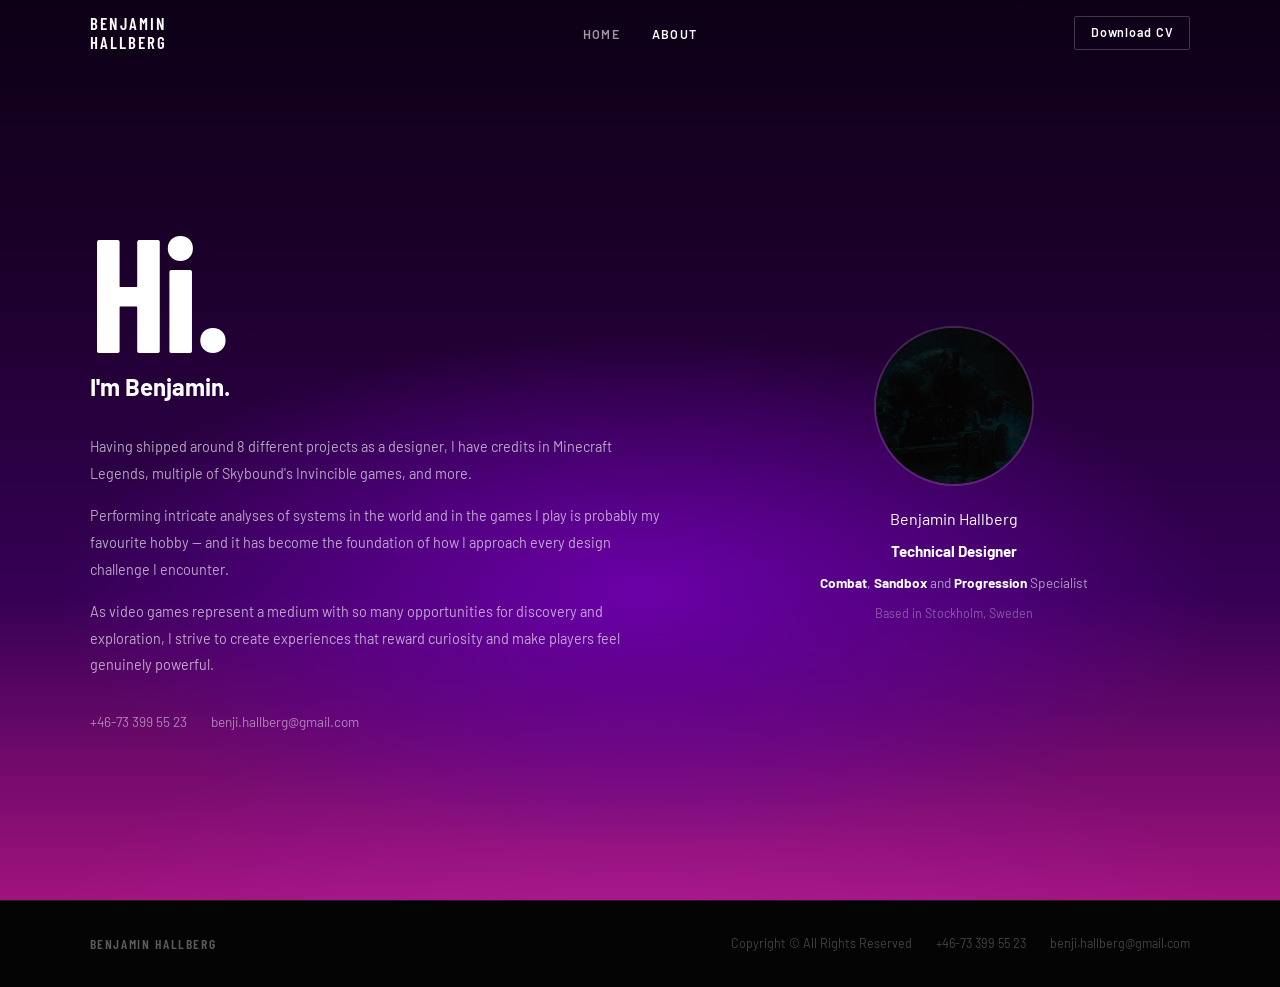
==== pages/about.html @ 8dfabd93 "initial" ====
<!DOCTYPE html>
<html lang="en">
<head>
  <meta charset="UTF-8" />
  <meta name="viewport" content="width=device-width, initial-scale=1.0" />
  <title>About &mdash; Benjamin Hallberg</title>
  <link rel="preconnect" href="https://fonts.googleapis.com">
  <link rel="preconnect" href="https://fonts.gstatic.com" crossorigin>
  <link href="https://fonts.googleapis.com/css2?family=Barlow:ital,wght@0,300;0,400;0,500;0,600;0,700;1,400&family=Barlow+Condensed:wght@400;500;600;700&display=swap" rel="stylesheet">
  <link rel="stylesheet" href="../css/style.css" />
</head>
<body class="about-page">

  <!-- â”€â”€â”€ NAVIGATION â”€â”€â”€â”€â”€â”€â”€â”€â”€â”€â”€â”€â”€â”€â”€â”€â”€â”€â”€â”€â”€â”€â”€â”€â”€â”€â”€â”€â”€â”€â”€â”€â”€â”€â”€â”€â”€â”€â”€â”€â”€â”€â”€â”€ -->
  <nav class="navbar" id="navbar">
    <a class="nav-logo" href="../index.html">
      <span>Benjamin</span>
      <span>Hallberg</span>
    </a>
    <ul class="nav-links">
      <li><a href="../index.html" class="nav-link">Home</a></li>
      <li><a href="about.html"    class="nav-link active">About</a></li>
    </ul>
    <a href="../assets/BenjaminHallbergTechnicalDesigner_CV.pdf"
       class="nav-cv" target="_blank" rel="noopener noreferrer">Download CV</a>
  </nav>

  <!-- â”€â”€â”€ ABOUT INTRO â€” two column â”€â”€â”€â”€â”€â”€â”€â”€â”€â”€â”€â”€â”€â”€â”€â”€â”€â”€â”€â”€â”€â”€â”€â”€â”€â”€â”€â”€â”€â”€ -->
  <section class="about-intro">

    <!-- Left: text block -->
    <div class="about-left">
      <h1 class="about-hi reveal">Hi.</h1>
      <p class="about-iam reveal reveal-d1">I'm Benjamin.</p>

      <div class="about-body">
        <p class="reveal reveal-d2">
          Having shipped around 8 different projects as a designer, I have credits in
          Minecraft Legends, multiple of Skybound's Invincible games, and more.
        </p>
        <p class="reveal reveal-d2">
          Performing intricate analyses of systems in the world and in the games I play is
          probably my favourite hobby &mdash; and it has become the foundation of how I approach
          every design challenge I encounter.
        </p>
        <p class="reveal reveal-d3">
          As video games represent a medium with so many opportunities for discovery and
          exploration, I strive to create experiences that reward curiosity and make players
          feel genuinely powerful.
        </p>
      </div>

      <div class="about-contact-info reveal reveal-d3">
        <a href="tel:+46733995523">+46-73 399 55 23</a>
        <a href="mailto:benji.hallberg@gmail.com">benji.hallberg@gmail.com</a>
      </div>
    </div>

    <!-- Right: profile card -->
    <div class="about-right reveal reveal-d1">
      <div class="profile-card">
        <div class="profile-card__photo">
          <img src="../assets/images/mct.jpg" alt="Benjamin Hallberg">
        </div>
        <p class="profile-card__name">Benjamin Hallberg</p>
        <p class="profile-card__title">Technical Designer</p>
        <p class="profile-card__spec">
          <strong>Combat</strong>, <strong>Sandbox</strong> and
          <strong>Progression</strong> Specialist
        </p>
        <p class="profile-card__location">Based in Stockholm, Sweden</p>
      </div>
    </div>

  </section>

  <!-- â”€â”€â”€ FOOTER â”€â”€â”€â”€â”€â”€â”€â”€â”€â”€â”€â”€â”€â”€â”€â”€â”€â”€â”€â”€â”€â”€â”€â”€â”€â”€â”€â”€â”€â”€â”€â”€â”€â”€â”€â”€â”€â”€â”€â”€â”€â”€â”€â”€â”€â”€â”€â”€â”€ -->
  <footer class="footer">
    <div class="footer-inner">
      <span class="footer-name">Benjamin Hallberg</span>
      <div class="footer-info">
        <span>Copyright &copy; All Rights Reserved</span>
        <a href="tel:+46733995523">+46-73 399 55 23</a>
        <a href="mailto:benji.hallberg@gmail.com">benji.hallberg@gmail.com</a>
      </div>
    </div>
  </footer>

  <script src="../js/main.js"></script>
</body>
</html>
---- css/style.css ----
/* ================================================================
   BENJAMIN HALLBERG — PORTFOLIO STYLESHEET
   ================================================================ */

/* ─── VARIABLES ─────────────────────────────────────────────── */
:root {
  --bg:            #110018;
  --bg-mid:        #200030;
  --bg-card:       #2a0042;
  --text:          #ffffff;
  --text-dim:      rgba(255,255,255,0.60);
  --text-muted:    rgba(255,255,255,0.35);
  --border:        rgba(255,255,255,0.10);
  --border-hover:  rgba(255,255,255,0.28);
  --tag-bg:        rgba(255,255,255,0.09);
  --tag-border:    rgba(255,255,255,0.18);
  --tag-text:      rgba(255,255,255,0.55);
  --accent:        #e040fb;
  --nav-h:         66px;
  --pad-x:         clamp(1.5rem, 7vw, 8rem);
  --ease:          cubic-bezier(0.16, 1, 0.3, 1);
  --font-d:        'Barlow Condensed', system-ui, sans-serif;
  --font-b:        'Barlow', system-ui, sans-serif;
}

/* ─── RESET ─────────────────────────────────────────────────── */
*, *::before, *::after { box-sizing: border-box; margin: 0; padding: 0; }
html { scroll-behavior: smooth; }
body {
  font-family: var(--font-b);
  line-height: 1.6;
  background: var(--bg);
  color: var(--text);
  -webkit-font-smoothing: antialiased;
}

/* Full-page synthwave background for home */
.home-bg {
  background: #070010;
}

/* ─── SECTION BACKGROUNDS ───────────────────────────────── */
/* Top image: anchored bottom so the cut edge sits at the section boundary */
.top-half-wrapper {
  background:
    linear-gradient(rgba(5,0,16,0.60), rgba(5,0,16,0.60)),
    url(../assets/images/Azimuth_verticalbg_top.png) center bottom / cover no-repeat;
}
a { text-decoration: none; color: inherit; }
img { max-width: 100%; display: block; }
ul { list-style: none; }

/* ─── SCROLL REVEAL ──────────────────────────────────────────── */
.reveal {
  opacity: 0;
  transform: translateY(22px);
  transition: opacity 0.6s var(--ease), transform 0.6s var(--ease);
}
.reveal.visible { opacity: 1; transform: none; }
.reveal-d1 { transition-delay: 0.08s; }
.reveal-d2 { transition-delay: 0.16s; }
.reveal-d3 { transition-delay: 0.24s; }

/* ─── TAGS / PILLS ───────────────────────────────────────────── */
.tags { display: flex; flex-wrap: wrap; gap: 0.35rem; }
.tag {
  font-size: 0.7rem;
  font-weight: 600;
  letter-spacing: 0.08em;
  text-transform: uppercase;
  padding: 0.2rem 0.6rem;
  background: var(--tag-bg);
  border: 1px solid var(--tag-border);
  border-radius: 99px;
  color: var(--tag-text);
}

/* ─── ENGINE PILL (logo + text) ─────────────────────────────── */
.engine-pill {
  display: inline-flex;
  align-items: center;
  gap: 0.45rem;
  padding: 0.3rem 0.8rem 0.3rem 0.5rem;
  background: rgba(255,255,255,0.08);
  border: 1px solid rgba(255,255,255,0.18);
  border-radius: 99px;
  font-size: 0.7rem;
  font-weight: 700;
  letter-spacing: 0.12em;
  text-transform: uppercase;
  color: rgba(255,255,255,0.7);
}
.engine-pill img { height: 16px; width: auto; }

/* ─── SECTION DIVIDER  — TITLE — ─────────────────────────────── */
.section-divider {
  display: flex;
  align-items: center;
  justify-content: center;
  gap: 0.85rem;
  margin: 1.5rem 0 1.75rem;
}
.section-divider__line {
  flex: 1;
  max-width: 80px;
  height: 1px;
  background: rgba(255,255,255,0.22);
}
.section-divider__label {
  font-size: 0.72rem;
  font-weight: 700;
  letter-spacing: 0.22em;
  text-transform: uppercase;
  color: rgba(255,255,255,0.40);
}

/* ─── BUTTONS ────────────────────────────────────────────────── */
.btn {
  display: inline-flex;
  align-items: center;
  gap: 0.4rem;
  padding: 0.55rem 1.3rem;
  font-family: var(--font-b);
  font-size: 0.78rem;
  font-weight: 700;
  letter-spacing: 0.1em;
  text-transform: uppercase;
  border-radius: 99px;
  transition: all 0.2s;
  cursor: pointer;
  border: none;
}
.btn--pill-outline {
  background: transparent;
  border: 1px solid rgba(255,255,255,0.30);
  color: var(--text);
}
.btn--pill-outline:hover {
  background: rgba(255,255,255,0.06);
  border-color: rgba(255,255,255,0.65);
}
.btn--pill-solid {
  background: var(--text);
  border: 1px solid var(--text);
  color: var(--bg);
}
.btn--pill-solid:hover { background: #ddd; border-color: #ddd; }

/* ─── NAVBAR ─────────────────────────────────────────────────── */
.navbar {
  position: fixed;
  inset: 0 0 auto;
  height: var(--nav-h);
  display: flex;
  align-items: center;
  padding: 0 var(--pad-x);
  z-index: 900;
  transition: background 0.35s, box-shadow 0.35s;
}
.navbar.scrolled {
  background: rgba(17,0,24,0.88);
  backdrop-filter: blur(18px);
  -webkit-backdrop-filter: blur(18px);
  box-shadow: 0 1px 0 var(--border);
}

/* Nav layout: logo left, links center, cv right */
.nav-logo {
  font-family: var(--font-d);
  font-size: 0.88rem;
  font-weight: 700;
  letter-spacing: 0.18em;
  text-transform: uppercase;
  color: var(--text);
  line-height: 1.15;
  flex-shrink: 0;
}
.nav-logo span { display: block; }

.nav-links {
  display: flex;
  align-items: center;
  gap: 2rem;
  position: absolute;
  left: 50%;
  transform: translateX(-50%);
}
.nav-link {
  font-size: 0.82rem;
  font-weight: 500;
  color: rgba(255,255,255,0.75);
  transition: color 0.2s;
}
.nav-link:hover, .nav-link.active { color: var(--text); }

.nav-cv {
  margin-left: auto;
  padding: 0.35rem 1.1rem;
  border: 1px solid rgba(255,255,255,0.28);
  border-radius: 99px;
  font-size: 0.78rem;
  font-weight: 600;
  letter-spacing: 0.06em;
  color: var(--text);
  transition: all 0.2s;
}
.nav-cv:hover { background: rgba(255,255,255,0.07); border-color: rgba(255,255,255,0.6); }

/* ═══════════════════════════════════════════════════════════════
   HOME — HERO
═══════════════════════════════════════════════════════════════ */
.hero-section {
  display: flex;
  flex-direction: column;
  align-items: center;
  justify-content: center;
  text-align: center;
  padding: calc(var(--nav-h) + 1.5rem) var(--pad-x) 1.5rem;
  position: relative;
}
.hero-title {
  font-family: var(--font-d);
  font-size: clamp(3rem, 9vw, 7.5rem);
  font-weight: 700;
  letter-spacing: 0.08em;
  text-transform: uppercase;
  line-height: 1;
  color: var(--text);
  margin-bottom: 0.9rem;
}
.hero-subtitle {
  font-size: clamp(0.78rem, 1.5vw, 0.95rem);
  font-weight: 400;
  letter-spacing: 0.12em;
  color: rgba(255,255,255,0.55);
}
.hero-subtitle strong {
  color: rgba(255,255,255,0.82);
  font-weight: 600;
}

/* ═══════════════════════════════════════════════════════════════
   HOME — PROJECTS SECTION
═══════════════════════════════════════════════════════════════ */
.projects-section {
  position: relative;
  padding: 0.5rem var(--pad-x) 4rem;
  overflow: hidden;
}
.projects-section {
  position: relative;
  padding: 0.5rem var(--pad-x) 4rem;
}

.project-grid-wrapper {
  position: relative;
  max-width: 760px;
  margin: 0 auto;
  background: url(../assets/images/Azimuth_blockbg_feathered.png) center / cover no-repeat;
  border-radius: 12px;
  padding: 0.6rem;
}

/* Asymmetric grid: [img | info-card | img] then [img | img] */
.project-grid-row {
  display: grid;
  gap: 0.85rem;
  margin-bottom: 0.85rem;
}
.project-grid-row--3 { grid-template-columns: repeat(3, 1fr); }
.project-grid-row--2 {
  display: flex;
  justify-content: center;
  gap: 0.85rem;
}
.project-grid-row--2 .project-card {
  flex: 0 0 calc((100% - 2 * 0.85rem) / 3);
}

/* Image-only card */
.project-card {
  position: relative;
  border-radius: 8px;
  overflow: hidden;
  cursor: pointer;
  background: var(--bg-card);
  border: 1px solid var(--border);
  aspect-ratio: 1;
  transition: border-color 0.3s, transform 0.35s var(--ease);
}
.project-card:hover {
  border-color: var(--border-hover);
  transform: translateY(-3px);
}
.project-card img {
  position: absolute;
  inset: 0;
  width: 100%;
  height: 100%;
  object-fit: cover;
  transition: transform 0.5s var(--ease);
}
.project-card:hover img { transform: scale(1.04); }

/* Info card (dark filled, no hero image) */
.project-info-card {
  border-radius: 8px;
  overflow: hidden;
  cursor: pointer;
  background: #3d0050;
  border: 1px solid rgba(255,255,255,0.12);
  aspect-ratio: 1;
  display: flex;
  flex-direction: column;
  justify-content: flex-end;
  padding: 1.5rem 1.35rem;
  gap: 0.6rem;
  transition: border-color 0.3s, transform 0.35s var(--ease);
}
.project-info-card:hover {
  border-color: rgba(255,255,255,0.30);
  transform: translateY(-3px);
}
.project-info-card__company {
  font-size: 0.72rem;
  font-style: italic;
  color: var(--text-dim);
  line-height: 1.4;
}
.project-info-card__title {
  font-family: var(--font-d);
  font-size: clamp(1.1rem, 2.2vw, 1.6rem);
  font-weight: 700;
  color: var(--text);
  line-height: 1.15;
}
.project-info-card__roles {
  font-size: 0.72rem;
  font-weight: 400;
  color: var(--text-dim);
  line-height: 1.55;
}



/* ═══════════════════════════════════════════════════════════════
   HOME — COMMENDATIONS SECTION
═══════════════════════════════════════════════════════════════ */
/* Bottom image: anchored top so the cut edge sits at the section boundary */
.commendations-section {
  padding: 4rem var(--pad-x) 5rem;
  text-align: center;
  background:
    linear-gradient(rgba(5,0,16,0.60), rgba(5,0,16,0.60)),
    url(../assets/images/Azimuth_verticalbg_bottom.png) center top / cover no-repeat;
}
.commendations-inner {
  max-width: 560px;
  margin: 0 auto;
}
.commendation-item {
  margin-bottom: 3rem;
}
.commendation-item:last-child { margin-bottom: 0; }
.commendation-quote {
  font-size: 0.9rem;
  line-height: 1.85;
  color: rgba(255,255,255,0.72);
  margin-bottom: 0.85rem;
}
.commendation-name {
  font-weight: 700;
  font-size: 0.88rem;
  color: var(--text);
}
.commendation-role {
  font-style: italic;
  font-size: 0.82rem;
  color: var(--text-dim);
}

/* ─── CONTACT ROW ────────────────────────────────────────────── */
.contact-row {
  margin-top: 3.5rem;
  display: flex;
  flex-direction: column;
  align-items: center;
  gap: 0.65rem;
}
.contact-heading {
  font-size: 1rem;
  font-weight: 600;
  color: var(--text);
  margin-bottom: 0.15rem;
}
.contact-sub { font-size: 0.88rem; color: var(--text-dim); margin-bottom: 0.35rem; }
.contact-links {
  display: flex;
  gap: 1.5rem;
  font-size: 0.88rem;
  color: rgba(255,255,255,0.6);
}
.contact-links a:hover { color: var(--text); }

/* ═══════════════════════════════════════════════════════════════
   FOOTER
═══════════════════════════════════════════════════════════════ */
.footer {
  background: #0a000f;
  border-top: 1px solid var(--border);
  padding: 1.5rem var(--pad-x);
}
.footer-inner {
  display: flex;
  justify-content: space-between;
  align-items: center;
  flex-wrap: wrap;
  gap: 0.5rem;
  max-width: 1200px;
  margin: 0 auto;
  font-size: 0.78rem;
  color: rgba(255,255,255,0.25);
}
.footer-name {
  font-family: var(--font-d);
  font-weight: 700;
  letter-spacing: 0.15em;
  text-transform: uppercase;
}
.footer-info {
  display: flex;
  gap: 1.5rem;
  flex-wrap: wrap;
}
.footer-info a:hover { color: rgba(255,255,255,0.6); }

/* ═══════════════════════════════════════════════════════════════
   ABOUT PAGE
═══════════════════════════════════════════════════════════════ */

/* Full-page synthwave background for about */
.about-page {
  background:
    radial-gradient(ellipse 70% 40% at 50% 60%, #6b00a8 0%, transparent 65%),
    radial-gradient(ellipse 80% 50% at 50% 100%, #e040fb28 0%, transparent 60%),
    linear-gradient(180deg, #0d0016 0%, #1a0028 25%, #350054 60%, #c0188a 100%);
}

/* Intro section: two columns */
.about-intro {
  min-height: 100vh;
  display: grid;
  grid-template-columns: 55fr 45fr;
  align-items: center;
  gap: 3rem;
  padding: calc(var(--nav-h) + 4rem) var(--pad-x) 5rem;
}

.about-left {}

.about-hi {
  font-family: var(--font-d);
  font-size: clamp(5rem, 14vw, 10rem);
  font-weight: 700;
  letter-spacing: -0.02em;
  line-height: 0.9;
  color: var(--text);
  margin-bottom: 0.4rem;
}

.about-iam {
  font-size: clamp(1.1rem, 2.5vw, 1.5rem);
  font-weight: 700;
  color: var(--text);
  margin-bottom: 1.75rem;
}

.about-body p {
  font-size: 0.9rem;
  line-height: 1.85;
  color: rgba(255,255,255,0.65);
  margin-bottom: 1rem;
}
.about-body p:last-child { margin-bottom: 0; }

.about-contact-info {
  margin-top: 2rem;
  display: flex;
  gap: 1.5rem;
  font-size: 0.85rem;
  color: rgba(255,255,255,0.5);
}
.about-contact-info a:hover { color: var(--text); }

/* Right column: profile card */
.about-right {
  display: flex;
  justify-content: center;
  align-items: flex-start;
}
.profile-card {
  text-align: center;
  display: flex;
  flex-direction: column;
  align-items: center;
  gap: 0.5rem;
}
.profile-card__photo {
  width: 160px;
  height: 160px;
  border-radius: 50%;
  overflow: hidden;
  border: 2px solid rgba(255,255,255,0.15);
  margin-bottom: 0.75rem;
}
.profile-card__photo img {
  width: 100%;
  height: 100%;
  object-fit: cover;
}
.profile-card__name {
  font-size: 1rem;
  font-weight: 400;
  color: var(--text);
}
.profile-card__title {
  font-size: 0.95rem;
  font-weight: 700;
  color: var(--text);
}
.profile-card__spec {
  font-size: 0.85rem;
  color: var(--text-dim);
  line-height: 1.6;
}
.profile-card__spec strong { color: var(--text); font-weight: 700; }
.profile-card__location {
  font-size: 0.78rem;
  color: var(--text-muted);
  margin-top: 0.2rem;
}

/* ─── RESPONSIVE ─────────────────────────────────────────────── */
@media (max-width: 900px) {
  .project-grid-row--3 { grid-template-columns: 1fr 1fr; }
  .project-grid-row--3 .project-card:last-child { display: none; }
  .about-intro { grid-template-columns: 1fr; }
  .about-right { justify-content: flex-start; }
}

@media (max-width: 600px) {
  .project-grid-row--3,
  .project-grid-row--2 { grid-template-columns: 1fr; }
  .project-grid-row--3 .project-card:last-child { display: block; }
  .project-grid-row--2 .project-card { aspect-ratio: 4/3; }
  .nav-links { gap: 1rem; }
  .contact-links { flex-direction: column; gap: 0.4rem; }
}
  --dark-card:     #101010;
  --border:        rgba(255,255,255,0.07);
  --border-hover:  rgba(255,255,255,0.18);
  --text:          #f0eeea;
  --text-dim:      rgba(255,255,255,0.45);
  --text-muted:    rgba(255,255,255,0.22);
  --tag-bg:        rgba(255,255,255,0.07);
  --tag-border:    rgba(255,255,255,0.14);
  --tag-text:      rgba(255,255,255,0.5);
  --light-bg:      #f7f6f4;
  --light-text:    #111110;
  --light-dim:     #666664;
  --nav-h:         66px;
  --pad-x:         clamp(1.5rem, 7vw, 8rem);
  --ease:          cubic-bezier(0.16, 1, 0.3, 1);
  --font-d:        'Barlow Condensed', 'Barlow', system-ui, sans-serif;
  --font-b:        'Barlow', system-ui, sans-serif;
}

/* ─── RESET ─────────────────────────────────────────────────── */
*, *::before, *::after {
  box-sizing: border-box;
  margin: 0;
  padding: 0;
}

html { scroll-behavior: smooth; }

body {
  font-family: var(--font-b);
  line-height: 1.6;
  background: var(--dark);
  color: var(--text);
  -webkit-font-smoothing: antialiased;
}

a { text-decoration: none; color: inherit; }
img { max-width: 100%; display: block; }
ul { list-style: none; }

/* ─── SCROLL REVEAL ──────────────────────────────────────────── */
.reveal {
  opacity: 0;
  transform: translateY(26px);
  transition: opacity 0.65s var(--ease), transform 0.65s var(--ease);
}
.reveal.visible { opacity: 1; transform: none; }
.reveal-d1 { transition-delay: 0.08s; }
.reveal-d2 { transition-delay: 0.16s; }
.reveal-d3 { transition-delay: 0.24s; }

/* ─── TAGS ───────────────────────────────────────────────────── */
.tags {
  display: flex;
  flex-wrap: wrap;
  gap: 0.35rem;
}
.tag {
  font-size: 0.68rem;
  font-weight: 600;
  letter-spacing: 0.1em;
  text-transform: uppercase;
  padding: 0.2rem 0.55rem;
  background: var(--tag-bg);
  border: 1px solid var(--tag-border);
  border-radius: 2px;
  color: var(--tag-text);
}

/* ─── BUTTONS ────────────────────────────────────────────────── */
.btn {
  display: inline-flex;
  align-items: center;
  gap: 0.5rem;
  padding: 0.6rem 1.35rem;
  font-family: var(--font-b);
  font-size: 0.78rem;
  font-weight: 700;
  letter-spacing: 0.1em;
  text-transform: uppercase;
  border-radius: 2px;
  transition: all 0.2s;
  cursor: pointer;
  border: none;
}
.btn--outline {
  background: transparent;
  border: 1px solid var(--border-hover);
  color: var(--text-dim);
}
.btn--outline:hover {
  background: rgba(255,255,255,0.04);
  border-color: rgba(255,255,255,0.5);
  color: var(--text);
}
.btn--solid {
  background: var(--text);
  border: 1px solid var(--text);
  color: var(--dark);
}
.btn--solid:hover { background: #ddd; border-color: #ddd; }
.btn--solid-dark {
  background: var(--light-text);
  color: var(--light-bg);
  border: 1px solid var(--light-text);
}
.btn--solid-dark:hover { background: #333; border-color: #333; }

.btn-text {
  font-size: 0.75rem;
  font-weight: 700;
  letter-spacing: 0.1em;
  text-transform: uppercase;
  color: var(--text-dim);
  transition: color 0.2s;
}
.btn-text:hover { color: var(--text); }

/* ─── NAVBAR ─────────────────────────────────────────────────── */
.navbar {
  position: fixed;
  inset: 0 0 auto;
  height: var(--nav-h);
  display: flex;
  align-items: center;
  justify-content: space-between;
  padding: 0 var(--pad-x);
  z-index: 900;
  transition: background 0.35s, box-shadow 0.35s;
}
.navbar.scrolled {
  background: rgba(6,6,6,0.9);
  backdrop-filter: blur(18px);
  -webkit-backdrop-filter: blur(18px);
  box-shadow: 0 1px 0 var(--border);
}
.nav-logo {
  font-family: var(--font-d);
  font-size: 1.05rem;
  font-weight: 600;
  letter-spacing: 0.12em;
  text-transform: uppercase;
  color: var(--text);
}
.nav-logo:hover { color: #fff; }

.nav-links {
  display: flex;
  align-items: center;
  gap: 2rem;
}
.nav-link {
  font-size: 0.78rem;
  font-weight: 600;
  letter-spacing: 0.1em;
  text-transform: uppercase;
  color: var(--text-dim);
  transition: color 0.2s;
}
.nav-link:hover, .nav-link.active { color: var(--text); }
.nav-cv {
  padding: 0.35rem 1rem;
  border: 1px solid rgba(255,255,255,0.22);
  border-radius: 2px;
}
.nav-cv:hover {
  border-color: rgba(255,255,255,0.6);
  color: var(--text);
}

/* ═══════════════════════════════════════════════════════════════
   HOME — PROJECTS DARK SECTION
═══════════════════════════════════════════════════════════════ */

/* Decorative Azimuth car images — right edge */
.car-img {
  position: absolute;
  right: 0;
  width: 38%;
  pointer-events: none;
  user-select: none;
  z-index: 1;
}
.car-img--top    { top: 0; }
.car-img--bottom { bottom: 0; }

/* Feathered Azimuth block — atmospheric bg behind cards */
.block-glow {
  position: absolute;
  top: 50%;
  left: -2%;
  transform: translateY(-50%);
  width: 64%;
  pointer-events: none;
  z-index: 2;
  opacity: 0.45;
  mix-blend-mode: screen;
}

/* Content column */
.projects-inner {
  position: relative;
  z-index: 3;
  padding: calc(var(--nav-h) + 4.5rem) var(--pad-x) 5rem;
  max-width: 900px;
}

.section-eyebrow {
  display: block;
  font-size: 0.68rem;
  font-weight: 700;
  letter-spacing: 0.22em;
  text-transform: uppercase;
  color: var(--text-muted);
  margin-bottom: 0.5rem;
}
.section-title {
  font-family: var(--font-d);
  font-size: clamp(2.5rem, 6vw, 5.5rem);
  font-weight: 700;
  letter-spacing: -0.025em;
  line-height: 0.92;
  color: var(--text);
  margin-bottom: 2.75rem;
}

/* ─── FEATURED PROJECT CARD (AZIMUTH) ────────────────────────── */
.project-featured {
  position: relative;
  background: var(--dark-card);
  border: 1px solid var(--border);
  border-radius: 6px;
  overflow: hidden;
  margin-bottom: 1.25rem;
  transition: border-color 0.3s;
}
.project-featured:hover { border-color: var(--border-hover); }

.project-featured__media {
  position: relative;
  overflow: hidden;
}
.project-featured__media .banner-img {
  width: 100%;
  height: auto;
  display: block;
}
.project-featured__lines {
  position: absolute;
  inset: 0;
  width: 100%;
  height: 100%;
  object-fit: cover;
  opacity: 0.22;
  mix-blend-mode: screen;
  pointer-events: none;
}
.project-featured__info {
  padding: 1.75rem 2rem 2rem;
  display: flex;
  flex-direction: column;
  gap: 0.85rem;
}
.project-title {
  font-family: var(--font-d);
  font-size: clamp(1.9rem, 3.5vw, 3rem);
  font-weight: 700;
  letter-spacing: -0.02em;
  line-height: 1;
  color: var(--text);
}
.project-desc {
  font-size: 0.9rem;
  line-height: 1.75;
  color: var(--text-dim);
  max-width: 540px;
}

/* ─── PROJECT GRID ───────────────────────────────────────────── */
.project-grid {
  display: grid;
  grid-template-columns: repeat(3, 1fr);
  gap: 1rem;
}
.project-card {
  position: relative;
  background: var(--dark-card);
  border: 1px solid var(--border);
  border-radius: 6px;
  overflow: hidden;
  aspect-ratio: 3/4;
  cursor: pointer;
  transition: border-color 0.3s, transform 0.35s var(--ease);
}
.project-card:hover {
  border-color: var(--border-hover);
  transform: translateY(-4px);
}
.project-card__img {
  position: absolute;
  inset: 0;
  width: 100%;
  height: 100%;
  object-fit: cover;
  transition: transform 0.5s var(--ease);
}
.project-card:hover .project-card__img { transform: scale(1.04); }
.project-card__info {
  position: absolute;
  inset: auto 0 0 0;
  padding: 2.5rem 1.25rem 1.35rem;
  background: linear-gradient(to top, rgba(0,0,0,0.9) 0%, transparent 100%);
}
.project-card__title {
  font-family: var(--font-d);
  font-size: 1.25rem;
  font-weight: 600;
  color: var(--text);
  margin: 0.3rem 0 0.5rem;
}

/* ═══════════════════════════════════════════════════════════════
   HOME — RECOMMENDATIONS SECTION (LIGHT/PINK)
═══════════════════════════════════════════════════════════════ */
.recommendations-section {
  position: relative;
  background: #fff;
  overflow: hidden;
  padding: 6.5rem var(--pad-x);
}
.rec-bg {
  position: absolute;
  inset: 0;
  background: url('../assets/images/time-background.png') no-repeat left center;
  background-size: 60% auto;
  opacity: 0.55;
  pointer-events: none;
  z-index: 0;
}
.recommendations-inner {
  position: relative;
  z-index: 1;
  max-width: 1200px;
  margin: 0 auto;
}
.rec-eyebrow {
  display: block;
  font-size: 0.68rem;
  font-weight: 700;
  letter-spacing: 0.22em;
  text-transform: uppercase;
  color: #ccc;
  margin-bottom: 0.5rem;
}
.rec-heading {
  font-family: var(--font-d);
  font-size: clamp(2rem, 4vw, 3.5rem);
  font-weight: 700;
  letter-spacing: -0.025em;
  line-height: 0.95;
  color: var(--light-text);
  margin-bottom: 3rem;
}
.rec-grid {
  display: grid;
  grid-template-columns: repeat(auto-fit, minmax(230px, 1fr));
  gap: 1.25rem;
}
.rec-card {
  background: rgba(255,255,255,0.78);
  backdrop-filter: blur(14px);
  -webkit-backdrop-filter: blur(14px);
  border: 1px solid rgba(0,0,0,0.08);
  border-radius: 8px;
  padding: 1.5rem 1.65rem;
  display: flex;
  flex-direction: column;
  gap: 1rem;
}
.rec-avatar {
  width: 50px;
  height: 50px;
  border-radius: 50%;
  overflow: hidden;
  flex-shrink: 0;
}
.rec-avatar img {
  width: 100%;
  height: 100%;
  object-fit: cover;
}
.rec-quote {
  font-style: italic;
  font-size: 0.875rem;
  line-height: 1.72;
  color: #444;
  flex: 1;
}
.rec-name {
  font-weight: 700;
  font-size: 0.875rem;
  color: var(--light-text);
}
.rec-role {
  font-size: 0.78rem;
  color: var(--light-dim);
  margin-top: 0.1rem;
}

/* ═══════════════════════════════════════════════════════════════
   FOOTER
═══════════════════════════════════════════════════════════════ */
.footer {
  background: #040404;
  border-top: 1px solid var(--border);
  padding: 2rem var(--pad-x);
}
.footer-inner {
  display: flex;
  justify-content: space-between;
  align-items: center;
  flex-wrap: wrap;
  gap: 0.5rem;
  max-width: 1200px;
  margin: 0 auto;
}
.footer-name {
  font-family: var(--font-d);
  font-size: 0.85rem;
  font-weight: 600;
  letter-spacing: 0.12em;
  text-transform: uppercase;
  color: var(--text-muted);
}
.footer-copy { font-size: 0.78rem; color: rgba(255,255,255,0.18); }

/* ═══════════════════════════════════════════════════════════════
   ABOUT PAGE
═══════════════════════════════════════════════════════════════ */

/* Hero */
.about-hero {
  background: var(--dark);
  min-height: 60vh;
  display: flex;
  flex-direction: column;
  justify-content: flex-end;
  padding: calc(var(--nav-h) + 3rem) var(--pad-x) 4.5rem;
}
.about-name {
  font-family: var(--font-d);
  font-size: clamp(4.5rem, 12vw, 10.5rem);
  font-weight: 700;
  letter-spacing: -0.03em;
  line-height: 0.87;
  color: var(--text);
}
.about-role {
  font-size: clamp(0.85rem, 1.6vw, 1.1rem);
  font-weight: 500;
  letter-spacing: 0.2em;
  text-transform: uppercase;
  color: var(--text-dim);
  margin-top: 1.25rem;
}
.about-cta-row {
  margin-top: 2.25rem;
  display: flex;
  gap: 0.85rem;
  flex-wrap: wrap;
}

/* Bio */
.about-bio {
  background: var(--light-bg);
  padding: 5.5rem var(--pad-x);
}
.about-bio__inner { max-width: 680px; }
.bio-lead {
  font-size: clamp(1rem, 1.8vw, 1.2rem);
  line-height: 1.85;
  color: #333;
  margin-bottom: 1.5rem;
}
.bio-body {
  font-size: 0.96rem;
  line-height: 1.9;
  color: #555;
}

/* Skills */
.about-skills {
  background: #0c0c0c;
  padding: 5rem var(--pad-x);
  border-top: 1px solid var(--border);
  border-bottom: 1px solid var(--border);
}
.skills-heading {
  font-family: var(--font-d);
  font-size: clamp(1.5rem, 3vw, 2.5rem);
  font-weight: 700;
  color: var(--text);
  margin-bottom: 2.5rem;
}
.skills-logos {
  display: flex;
  flex-wrap: wrap;
  gap: 2rem 4rem;
  align-items: center;
  margin-bottom: 2.5rem;
}
.skill-logo img {
  height: 36px;
  max-width: 200px;
  width: auto;
  object-fit: contain;
  opacity: 0.65;
  transition: opacity 0.2s;
}
.skill-logo img:hover { opacity: 1; }
.skills-list { display: flex; flex-wrap: wrap; gap: 0.5rem; }

/* Experience */
.about-experience {
  background: var(--light-bg);
  padding: 5.5rem var(--pad-x);
}
.exp-heading {
  font-family: var(--font-d);
  font-size: clamp(1.5rem, 3vw, 2.5rem);
  font-weight: 700;
  color: var(--light-text);
  margin-bottom: 3rem;
}
.exp-list {
  display: flex;
  flex-direction: column;
  max-width: 720px;
}
.exp-item {
  display: grid;
  grid-template-columns: 150px 1fr;
  gap: 0 2rem;
  padding: 2rem 0;
  border-top: 1px solid rgba(0,0,0,0.1);
}
.exp-item:last-child { border-bottom: 1px solid rgba(0,0,0,0.1); }
.exp-date {
  font-size: 0.76rem;
  font-weight: 600;
  letter-spacing: 0.08em;
  text-transform: uppercase;
  color: #aaa;
  padding-top: 0.15rem;
}
.exp-role {
  font-size: 1rem;
  font-weight: 700;
  color: var(--light-text);
  margin-bottom: 0.2rem;
}
.exp-company {
  font-size: 0.875rem;
  color: var(--light-dim);
  margin-bottom: 0.75rem;
}
.exp-desc {
  font-size: 0.875rem;
  line-height: 1.78;
  color: #666;
}

/* About CTA */
.about-cta-section {
  background: var(--dark);
  padding: 5.5rem var(--pad-x);
  border-top: 1px solid var(--border);
  text-align: center;
}
.about-cta-section__title {
  font-family: var(--font-d);
  font-size: clamp(2rem, 4vw, 3.5rem);
  font-weight: 700;
  color: var(--text);
  margin-bottom: 1.25rem;
}
.about-cta-section__sub {
  font-size: 0.95rem;
  color: var(--text-dim);
  margin-bottom: 2.5rem;
  max-width: 480px;
  margin-left: auto;
  margin-right: auto;
}

/* ═══════════════════════════════════════════════════════════════
   RESPONSIVE
═══════════════════════════════════════════════════════════════ */
@media (max-width: 960px) {
  .car-img { display: none; }
  .block-glow { width: 100%; left: 0; }
  .project-grid { grid-template-columns: 1fr 1fr; }
  .project-grid .project-card:last-child {
    grid-column: 1 / -1;
    aspect-ratio: 16/9;
  }
}

@media (max-width: 600px) {
  .project-grid { grid-template-columns: 1fr; }
  .project-grid .project-card:last-child {
    grid-column: auto;
    aspect-ratio: 3/4;
  }
  .rec-grid { grid-template-columns: 1fr; }
  .exp-item { grid-template-columns: 1fr; gap: 0.4rem; }
  .nav-links { gap: 1rem; }
}
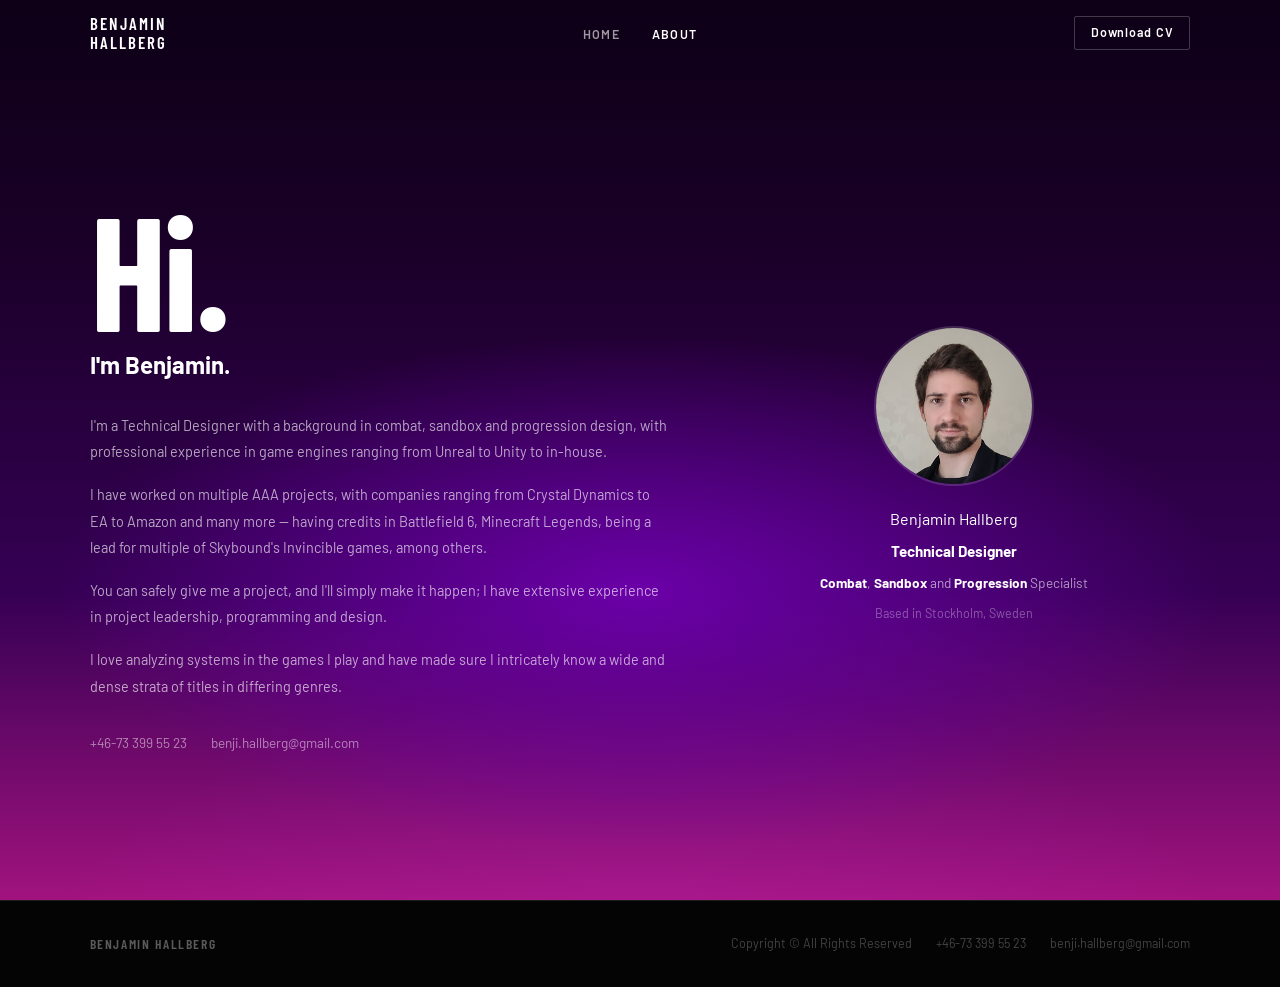
==== commit 4a9bd1fa: "text updated" ====
--- a/pages/about.html
+++ b/pages/about.html
@@ -35,18 +35,21 @@
 
       <div class="about-body">
         <p class="reveal reveal-d2">
-          Having shipped around 8 different projects as a designer, I have credits in
-          Minecraft Legends, multiple of Skybound's Invincible games, and more.
+          I'm a Technical Designer with a background in combat, sandbox and progression design,
+          with professional experience in game engines ranging from Unreal to Unity to in-house.
         </p>
         <p class="reveal reveal-d2">
-          Performing intricate analyses of systems in the world and in the games I play is
-          probably my favourite hobby &mdash; and it has become the foundation of how I approach
-          every design challenge I encounter.
+          I have worked on multiple AAA projects, with companies ranging from Crystal Dynamics
+          to EA to Amazon and many more &mdash; having credits in Battlefield 6, Minecraft Legends,
+          being a lead for multiple of Skybound's Invincible games, among others.
         </p>
         <p class="reveal reveal-d3">
-          As video games represent a medium with so many opportunities for discovery and
-          exploration, I strive to create experiences that reward curiosity and make players
-          feel genuinely powerful.
+          You can safely give me a project, and I'll simply make it happen; I have extensive
+          experience in project leadership, programming and design.
+        </p>
+        <p class="reveal reveal-d3">
+          I love analyzing systems in the games I play and have made sure I intricately know
+          a wide and dense strata of titles in differing genres.
         </p>
       </div>
 
@@ -60,7 +63,7 @@
     <div class="about-right reveal reveal-d1">
       <div class="profile-card">
         <div class="profile-card__photo">
-          <img src="../assets/images/mct.jpg" alt="Benjamin Hallberg">
+          <img src="../assets/images/benji.jpg" alt="Benjamin Hallberg">
         </div>
         <p class="profile-card__name">Benjamin Hallberg</p>
         <p class="profile-card__title">Technical Designer</p>
--- a/css/style.css
+++ b/css/style.css
@@ -43,7 +43,8 @@
 /* Top image: anchored bottom so the cut edge sits at the section boundary */
 .top-half-wrapper {
   background:
-    linear-gradient(rgba(5,0,16,0.60), rgba(5,0,16,0.60)),
+    linear-gradient(rgba(82,11,84,0.32), rgba(82,11,84,0.32)),
+    linear-gradient(rgba(5,0,16,0.84), rgba(5,0,16,0.84)),
     url(../assets/images/Azimuth_verticalbg_top.png) center bottom / cover no-repeat;
 }
 a { text-decoration: none; color: inherit; }
@@ -158,7 +159,7 @@
   transition: background 0.35s, box-shadow 0.35s;
 }
 .navbar.scrolled {
-  background: rgba(17,0,24,0.88);
+  background: rgba(19,43,97,0.88);
   backdrop-filter: blur(18px);
   -webkit-backdrop-filter: blur(18px);
   box-shadow: 0 1px 0 var(--border);
@@ -218,15 +219,22 @@
   padding: calc(var(--nav-h) + 1.5rem) var(--pad-x) 1.5rem;
   position: relative;
 }
+.hero-inner {
+  width: 100%;
+  max-width: 760px;
+  margin: 0 auto;
+  container-type: inline-size;
+}
 .hero-title {
   font-family: var(--font-d);
-  font-size: clamp(3rem, 9vw, 7.5rem);
+  font-size: 9.3cqw;
   font-weight: 700;
   letter-spacing: 0.08em;
   text-transform: uppercase;
   line-height: 1;
   color: var(--text);
   margin-bottom: 0.9rem;
+  white-space: nowrap;
 }
 .hero-subtitle {
   font-size: clamp(0.78rem, 1.5vw, 0.95rem);
@@ -349,34 +357,63 @@
 /* Bottom image: anchored top so the cut edge sits at the section boundary */
 .commendations-section {
   padding: 4rem var(--pad-x) 5rem;
+  background:
+    linear-gradient(rgba(82,11,84,0.32), rgba(82,11,84,0.32)),
+    linear-gradient(rgba(5,0,16,0.84), rgba(5,0,16,0.84)),
+    url(../assets/images/Azimuth_verticalbg_bottom.png) center top / cover no-repeat;
+}
+.commendations-inner {
+  max-width: 720px;
+  margin: 0 auto;
+}
+.commendation-item {
+  display: flex;
+  gap: 1.5rem;
+  align-items: flex-start;
+  background: rgba(255,255,255,0.05);
+  border: 1px solid rgba(255,255,255,0.10);
+  border-radius: 12px;
+  padding: 1.5rem;
+  margin-bottom: 1.25rem;
+}
+.commendation-item:last-child { margin-bottom: 0; }
+.commendation-aside {
+  flex-shrink: 0;
+  display: flex;
+  flex-direction: column;
+  align-items: center;
   text-align: center;
-  background:
-    linear-gradient(rgba(5,0,16,0.60), rgba(5,0,16,0.60)),
-    url(../assets/images/Azimuth_verticalbg_bottom.png) center top / cover no-repeat;
-}
-.commendations-inner {
-  max-width: 560px;
-  margin: 0 auto;
-}
-.commendation-item {
-  margin-bottom: 3rem;
-}
-.commendation-item:last-child { margin-bottom: 0; }
+  width: 88px;
+  gap: 0.4rem;
+}
+.commendation-avatar {
+  width: 62px;
+  height: 62px;
+  border-radius: 50%;
+  overflow: hidden;
+  border: 2px solid rgba(255,255,255,0.18);
+}
+.commendation-avatar img {
+  width: 100%;
+  height: 100%;
+  object-fit: cover;
+}
 .commendation-quote {
-  font-size: 0.9rem;
+  font-size: 0.88rem;
   line-height: 1.85;
   color: rgba(255,255,255,0.72);
-  margin-bottom: 0.85rem;
+  text-align: left;
 }
 .commendation-name {
   font-weight: 700;
-  font-size: 0.88rem;
+  font-size: 0.78rem;
   color: var(--text);
 }
 .commendation-role {
   font-style: italic;
-  font-size: 0.82rem;
+  font-size: 0.7rem;
   color: var(--text-dim);
+  line-height: 1.4;
 }
 
 /* ─── CONTACT ROW ────────────────────────────────────────────── */
@@ -406,8 +443,8 @@
    FOOTER
 ═══════════════════════════════════════════════════════════════ */
 .footer {
-  background: #0a000f;
-  border-top: 1px solid var(--border);
+  background: #0d1e48;
+  border-top: 1px solid rgba(255,255,255,0.10);
   padding: 1.5rem var(--pad-x);
 }
 .footer-inner {
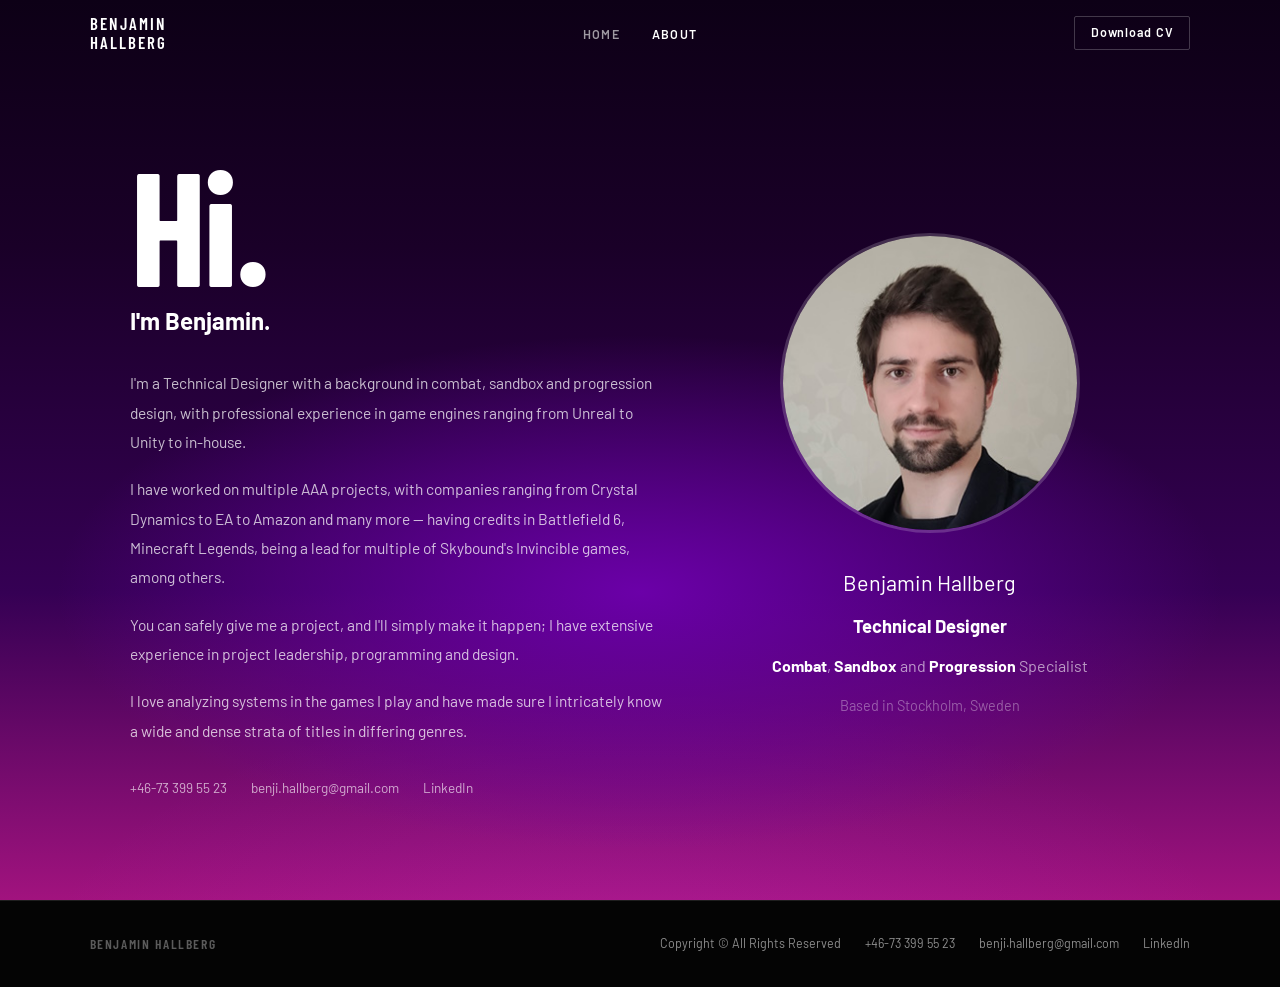
==== commit 659782bc: "evo" ====
--- a/pages/about.html
+++ b/pages/about.html
@@ -56,6 +56,7 @@
       <div class="about-contact-info reveal reveal-d3">
         <a href="tel:+46733995523">+46-73 399 55 23</a>
         <a href="mailto:benji.hallberg@gmail.com">benji.hallberg@gmail.com</a>
+        <a href="https://www.linkedin.com/in/benjaminhallberg/" target="_blank" rel="noopener noreferrer">LinkedIn</a>
       </div>
     </div>
 
@@ -85,6 +86,7 @@
         <span>Copyright &copy; All Rights Reserved</span>
         <a href="tel:+46733995523">+46-73 399 55 23</a>
         <a href="mailto:benji.hallberg@gmail.com">benji.hallberg@gmail.com</a>
+        <a href="https://www.linkedin.com/in/benjaminhallberg/" target="_blank" rel="noopener noreferrer">LinkedIn</a>
       </div>
     </div>
   </footer>
--- a/css/style.css
+++ b/css/style.css
@@ -216,12 +216,12 @@
   align-items: center;
   justify-content: center;
   text-align: center;
-  padding: calc(var(--nav-h) + 1.5rem) var(--pad-x) 1.5rem;
+  padding: calc(var(--nav-h) + 0.75rem) var(--pad-x) 0.75rem;
   position: relative;
 }
 .hero-inner {
   width: 100%;
-  max-width: 760px;
+  max-width: 790px;
   margin: 0 auto;
   container-type: inline-size;
 }
@@ -237,13 +237,13 @@
   white-space: nowrap;
 }
 .hero-subtitle {
-  font-size: clamp(0.78rem, 1.5vw, 0.95rem);
+  font-size: clamp(0.82rem, 1.6vw, 1rem);
   font-weight: 400;
-  letter-spacing: 0.12em;
-  color: rgba(255,255,255,0.55);
+  letter-spacing: 0.14em;
+  color: rgba(255,255,255,0.60);
 }
 .hero-subtitle strong {
-  color: rgba(255,255,255,0.82);
+  color: rgba(255,255,255,0.88);
   font-weight: 600;
 }
 
@@ -252,17 +252,12 @@
 ═══════════════════════════════════════════════════════════════ */
 .projects-section {
   position: relative;
-  padding: 0.5rem var(--pad-x) 4rem;
-  overflow: hidden;
-}
-.projects-section {
-  position: relative;
-  padding: 0.5rem var(--pad-x) 4rem;
+  padding: 0.25rem var(--pad-x) 3.5rem;
 }
 
 .project-grid-wrapper {
   position: relative;
-  max-width: 760px;
+  max-width: 790px;
   margin: 0 auto;
   background: url(../assets/images/Azimuth_blockbg_feathered.png) center / cover no-repeat;
   border-radius: 12px;
@@ -272,17 +267,17 @@
 /* Asymmetric grid: [img | info-card | img] then [img | img] */
 .project-grid-row {
   display: grid;
-  gap: 0.85rem;
-  margin-bottom: 0.85rem;
+  gap: 1.1rem;
+  margin-bottom: 1.1rem;
 }
 .project-grid-row--3 { grid-template-columns: repeat(3, 1fr); }
 .project-grid-row--2 {
   display: flex;
   justify-content: center;
-  gap: 0.85rem;
+  gap: 1.1rem;
 }
 .project-grid-row--2 .project-card {
-  flex: 0 0 calc((100% - 2 * 0.85rem) / 3);
+  flex: 0 0 calc((100% - 2 * 1.1rem) / 3);
 }
 
 /* Image-only card */
@@ -294,11 +289,13 @@
   background: var(--bg-card);
   border: 1px solid var(--border);
   aspect-ratio: 1;
-  transition: border-color 0.3s, transform 0.35s var(--ease);
+  box-shadow: 0 6px 24px rgba(0,0,0,0.50);
+  transition: border-color 0.3s, transform 0.35s var(--ease), box-shadow 0.35s var(--ease);
 }
 .project-card:hover {
   border-color: var(--border-hover);
   transform: translateY(-3px);
+  box-shadow: 0 12px 36px rgba(0,0,0,0.65);
 }
 .project-card img {
   position: absolute;
@@ -363,18 +360,21 @@
     url(../assets/images/Azimuth_verticalbg_bottom.png) center top / cover no-repeat;
 }
 .commendations-inner {
-  max-width: 720px;
+  max-width: 880px;
   margin: 0 auto;
 }
 .commendation-item {
   display: flex;
-  gap: 1.5rem;
+  gap: 1.75rem;
   align-items: flex-start;
-  background: rgba(255,255,255,0.05);
-  border: 1px solid rgba(255,255,255,0.10);
-  border-radius: 12px;
-  padding: 1.5rem;
+  background: rgba(255,255,255,0.09);
+  border: 1px solid rgba(255,255,255,0.18);
+  border-radius: 14px;
+  padding: 1.75rem;
   margin-bottom: 1.25rem;
+  backdrop-filter: blur(8px);
+  -webkit-backdrop-filter: blur(8px);
+  box-shadow: 0 4px 28px rgba(0,0,0,0.35);
 }
 .commendation-item:last-child { margin-bottom: 0; }
 .commendation-aside {
@@ -383,15 +383,15 @@
   flex-direction: column;
   align-items: center;
   text-align: center;
-  width: 88px;
-  gap: 0.4rem;
+  width: 92px;
+  gap: 0.45rem;
 }
 .commendation-avatar {
-  width: 62px;
-  height: 62px;
+  width: 66px;
+  height: 66px;
   border-radius: 50%;
   overflow: hidden;
-  border: 2px solid rgba(255,255,255,0.18);
+  border: 2px solid rgba(255,255,255,0.25);
 }
 .commendation-avatar img {
   width: 100%;
@@ -399,19 +399,19 @@
   object-fit: cover;
 }
 .commendation-quote {
-  font-size: 0.88rem;
+  font-size: 0.93rem;
   line-height: 1.85;
-  color: rgba(255,255,255,0.72);
+  color: rgba(255,255,255,0.82);
   text-align: left;
 }
 .commendation-name {
   font-weight: 700;
-  font-size: 0.78rem;
+  font-size: 0.82rem;
   color: var(--text);
 }
 .commendation-role {
   font-style: italic;
-  font-size: 0.7rem;
+  font-size: 0.72rem;
   color: var(--text-dim);
   line-height: 1.4;
 }
@@ -456,7 +456,7 @@
   max-width: 1200px;
   margin: 0 auto;
   font-size: 0.78rem;
-  color: rgba(255,255,255,0.25);
+  color: rgba(255,255,255,0.55);
 }
 .footer-name {
   font-family: var(--font-d);
@@ -469,7 +469,7 @@
   gap: 1.5rem;
   flex-wrap: wrap;
 }
-.footer-info a:hover { color: rgba(255,255,255,0.6); }
+.footer-info a:hover { color: rgba(255,255,255,0.9); }
 
 /* ═══════════════════════════════════════════════════════════════
    ABOUT PAGE
@@ -489,8 +489,11 @@
   display: grid;
   grid-template-columns: 55fr 45fr;
   align-items: center;
-  gap: 3rem;
+  gap: 2.5rem;
   padding: calc(var(--nav-h) + 4rem) var(--pad-x) 5rem;
+  max-width: 1200px;
+  margin-left: auto;
+  margin-right: auto;
 }
 
 .about-left {}
@@ -513,10 +516,10 @@
 }
 
 .about-body p {
-  font-size: 0.9rem;
-  line-height: 1.85;
-  color: rgba(255,255,255,0.65);
-  margin-bottom: 1rem;
+  font-size: 0.97rem;
+  line-height: 1.9;
+  color: rgba(255,255,255,0.75);
+  margin-bottom: 1.1rem;
 }
 .about-body p:last-child { margin-bottom: 0; }
 
@@ -525,7 +528,7 @@
   display: flex;
   gap: 1.5rem;
   font-size: 0.85rem;
-  color: rgba(255,255,255,0.5);
+  color: rgba(255,255,255,0.65);
 }
 .about-contact-info a:hover { color: var(--text); }
 
@@ -540,15 +543,15 @@
   display: flex;
   flex-direction: column;
   align-items: center;
-  gap: 0.5rem;
+  gap: 0.75rem;
 }
 .profile-card__photo {
-  width: 160px;
-  height: 160px;
+  width: 300px;
+  height: 300px;
   border-radius: 50%;
   overflow: hidden;
-  border: 2px solid rgba(255,255,255,0.15);
-  margin-bottom: 0.75rem;
+  border: 3px solid rgba(255,255,255,0.18);
+  margin-bottom: 1.25rem;
 }
 .profile-card__photo img {
   width: 100%;
@@ -556,23 +559,23 @@
   object-fit: cover;
 }
 .profile-card__name {
+  font-size: 1.35rem;
+  font-weight: 400;
+  color: var(--text);
+}
+.profile-card__title {
+  font-size: 1.15rem;
+  font-weight: 700;
+  color: var(--text);
+}
+.profile-card__spec {
   font-size: 1rem;
-  font-weight: 400;
-  color: var(--text);
-}
-.profile-card__title {
-  font-size: 0.95rem;
-  font-weight: 700;
-  color: var(--text);
-}
-.profile-card__spec {
-  font-size: 0.85rem;
   color: var(--text-dim);
   line-height: 1.6;
 }
 .profile-card__spec strong { color: var(--text); font-weight: 700; }
 .profile-card__location {
-  font-size: 0.78rem;
+  font-size: 0.9rem;
   color: var(--text-muted);
   margin-top: 0.2rem;
 }
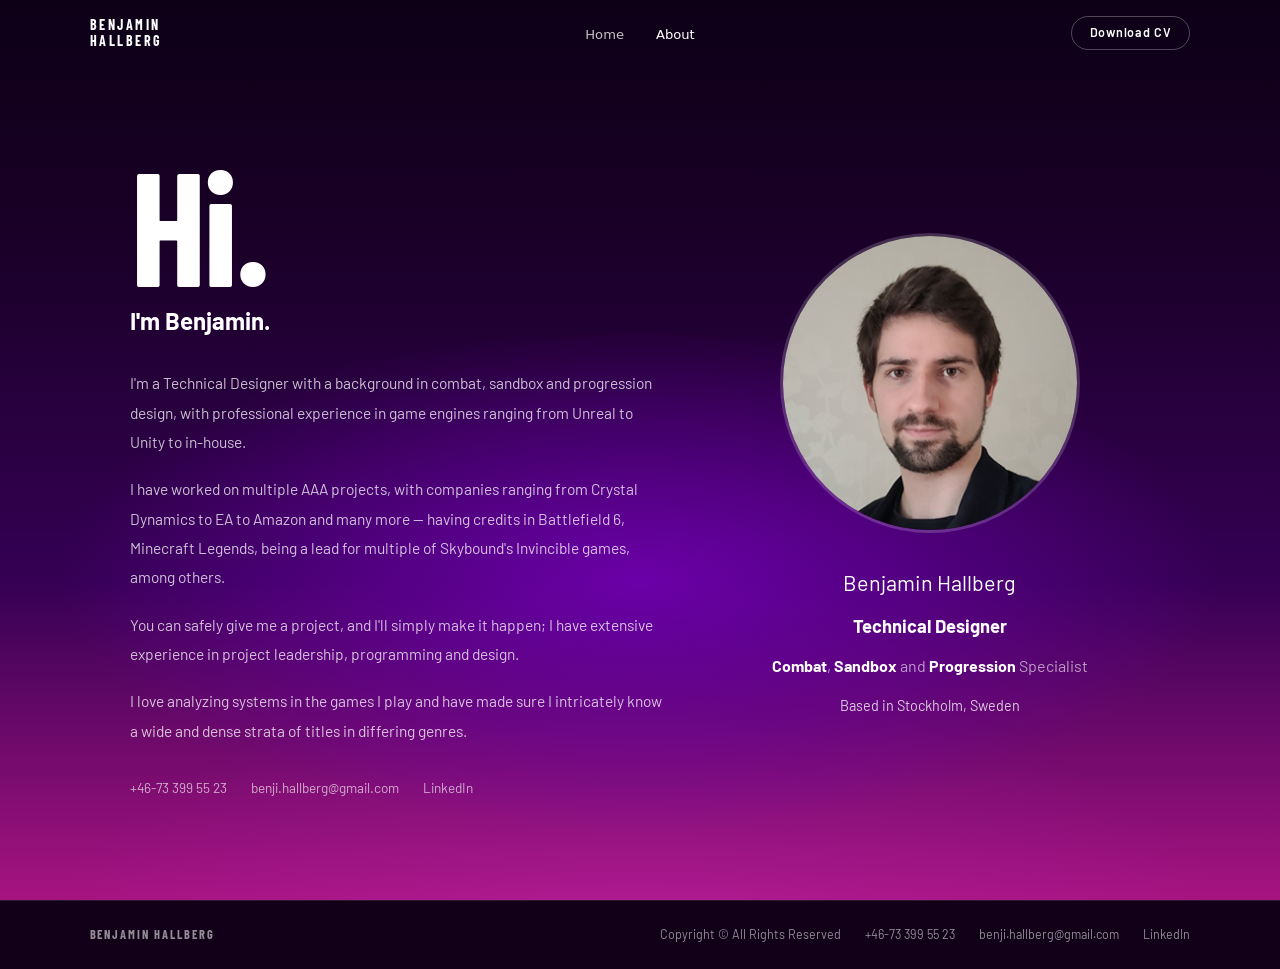
==== commit b7742f97: "tab name fix" ====
--- a/pages/about.html
+++ b/pages/about.html
@@ -3,7 +3,7 @@
 <head>
   <meta charset="UTF-8" />
   <meta name="viewport" content="width=device-width, initial-scale=1.0" />
-  <title>About &mdash; Benjamin Hallberg</title>
+  <title>About - Benjamin Hallberg</title>
   <link rel="preconnect" href="https://fonts.googleapis.com">
   <link rel="preconnect" href="https://fonts.gstatic.com" crossorigin>
   <link href="https://fonts.googleapis.com/css2?family=Barlow:ital,wght@0,300;0,400;0,500;0,600;0,700;1,400&family=Barlow+Condensed:wght@400;500;600;700&display=swap" rel="stylesheet">
--- a/css/style.css
+++ b/css/style.css
@@ -108,11 +108,12 @@
   background: rgba(255,255,255,0.22);
 }
 .section-divider__label {
-  font-size: 0.72rem;
-  font-weight: 700;
-  letter-spacing: 0.22em;
+  font-family: var(--font-d);
+  font-size: 1.05rem;
+  font-weight: 700;
+  letter-spacing: 0.28em;
   text-transform: uppercase;
-  color: rgba(255,255,255,0.40);
+  color: rgba(255,255,255,0.85);
 }
 
 /* ─── BUTTONS ────────────────────────────────────────────────── */
@@ -159,7 +160,7 @@
   transition: background 0.35s, box-shadow 0.35s;
 }
 .navbar.scrolled {
-  background: rgba(19,43,97,0.88);
+  background: rgba(17,0,24,0.92);
   backdrop-filter: blur(18px);
   -webkit-backdrop-filter: blur(18px);
   box-shadow: 0 1px 0 var(--border);
@@ -253,13 +254,13 @@
 .projects-section {
   position: relative;
   padding: 0.25rem var(--pad-x) 3.5rem;
+  background: url(../assets/images/Azimuth_blockbg_feathered.png) center center / min(68%, 1175px) auto no-repeat;
 }
 
 .project-grid-wrapper {
   position: relative;
   max-width: 790px;
   margin: 0 auto;
-  background: url(../assets/images/Azimuth_blockbg_feathered.png) center / cover no-repeat;
   border-radius: 12px;
   padding: 0.6rem;
 }
@@ -288,7 +289,7 @@
   cursor: pointer;
   background: var(--bg-card);
   border: 1px solid var(--border);
-  aspect-ratio: 1;
+  aspect-ratio: 3 / 4;
   box-shadow: 0 6px 24px rgba(0,0,0,0.50);
   transition: border-color 0.3s, transform 0.35s var(--ease), box-shadow 0.35s var(--ease);
 }
@@ -297,7 +298,7 @@
   transform: translateY(-3px);
   box-shadow: 0 12px 36px rgba(0,0,0,0.65);
 }
-.project-card img {
+.project-card .card-cover {
   position: absolute;
   inset: 0;
   width: 100%;
@@ -305,7 +306,73 @@
   object-fit: cover;
   transition: transform 0.5s var(--ease);
 }
-.project-card:hover img { transform: scale(1.04); }
+
+/* ─── PROJECT CARD HOVER OVERLAY ─────────────────────────── */
+.card-overlay {
+  position: absolute;
+  inset: 0;
+  z-index: 2;
+  display: flex;
+  flex-direction: column;
+  align-items: center;
+  justify-content: center;
+  text-align: center;
+  padding: 1rem 1.1rem;
+  gap: 0.3rem;
+  background: linear-gradient(to bottom, #0e1045, #5018a8);
+  opacity: 0;
+  transition: opacity 0.3s var(--ease);
+}
+.project-card:hover .card-overlay { opacity: 1; }
+.card-company {
+  font-size: 0.88rem;
+  font-style: italic;
+  color: rgba(255,255,255,0.95);
+  line-height: 1.4;
+}
+.card-title {
+  font-family: var(--font-d);
+  font-size: 1.75rem;
+  font-weight: 700;
+  color: #fff;
+  line-height: 1.15;
+  margin: 0.2rem 0;
+  text-shadow: 0 1px 8px rgba(0,0,0,0.5);
+}
+.card-roles {
+  font-size: 0.92rem;
+  font-weight: 500;
+  color: rgba(255,255,255,0.95);
+  line-height: 1.65;
+}
+.card-tag {
+  font-size: 1.05rem;
+  font-weight: 700;
+  color: #fff;
+  margin-top: 0.25rem;
+  letter-spacing: 0.04em;
+}
+.card-engine {
+  display: inline-flex;
+  align-items: center;
+  gap: 0.45rem;
+  margin-top: 0.1rem;
+}
+.card-engine img {
+  height: 58px;
+  width: auto;
+  position: static;
+  inset: auto;
+  object-fit: initial;
+  transition: none;
+}
+.card-engine span {
+  font-size: 0.72rem;
+  font-weight: 700;
+  letter-spacing: 0.1em;
+  text-transform: uppercase;
+  color: #fff;
+}
 
 /* Info card (dark filled, no hero image) */
 .project-info-card {
@@ -353,7 +420,7 @@
 ═══════════════════════════════════════════════════════════════ */
 /* Bottom image: anchored top so the cut edge sits at the section boundary */
 .commendations-section {
-  padding: 4rem var(--pad-x) 5rem;
+  padding: 2.5rem var(--pad-x) 5rem;
   background:
     linear-gradient(rgba(82,11,84,0.32), rgba(82,11,84,0.32)),
     linear-gradient(rgba(5,0,16,0.84), rgba(5,0,16,0.84)),
@@ -366,15 +433,15 @@
 .commendation-item {
   display: flex;
   gap: 1.75rem;
-  align-items: flex-start;
-  background: rgba(255,255,255,0.09);
-  border: 1px solid rgba(255,255,255,0.18);
+  align-items: center;
+  background: rgba(255,255,255,0.13);
+  border: 1px solid rgba(255,255,255,0.24);
   border-radius: 14px;
   padding: 1.75rem;
   margin-bottom: 1.25rem;
-  backdrop-filter: blur(8px);
-  -webkit-backdrop-filter: blur(8px);
-  box-shadow: 0 4px 28px rgba(0,0,0,0.35);
+  backdrop-filter: blur(18px);
+  -webkit-backdrop-filter: blur(18px);
+  box-shadow: 0 8px 40px rgba(0,0,0,0.50);
 }
 .commendation-item:last-child { margin-bottom: 0; }
 .commendation-aside {
@@ -387,6 +454,7 @@
   gap: 0.45rem;
 }
 .commendation-avatar {
+  flex-shrink: 0;
   width: 66px;
   height: 66px;
   border-radius: 50%;
@@ -418,23 +486,26 @@
 
 /* ─── CONTACT ROW ────────────────────────────────────────────── */
 .contact-row {
-  margin-top: 3.5rem;
+  margin-top: 4rem;
   display: flex;
   flex-direction: column;
   align-items: center;
-  gap: 0.65rem;
+  gap: 0.85rem;
 }
 .contact-heading {
+  font-family: var(--font-d);
+  font-size: 1.9rem;
+  font-weight: 700;
+  letter-spacing: 0.04em;
+  color: var(--text);
+  text-align: center;
+  margin-bottom: 0.1rem;
+}
+.contact-sub { font-size: 1rem; color: var(--text-dim); margin-bottom: 0.35rem; }
+.contact-links {
+  display: flex;
+  gap: 1.75rem;
   font-size: 1rem;
-  font-weight: 600;
-  color: var(--text);
-  margin-bottom: 0.15rem;
-}
-.contact-sub { font-size: 0.88rem; color: var(--text-dim); margin-bottom: 0.35rem; }
-.contact-links {
-  display: flex;
-  gap: 1.5rem;
-  font-size: 0.88rem;
   color: rgba(255,255,255,0.6);
 }
 .contact-links a:hover { color: var(--text); }
@@ -443,7 +514,7 @@
    FOOTER
 ═══════════════════════════════════════════════════════════════ */
 .footer {
-  background: #0d1e48;
+  background: #110018;
   border-top: 1px solid rgba(255,255,255,0.10);
   padding: 1.5rem var(--pad-x);
 }
@@ -576,641 +647,187 @@
 .profile-card__spec strong { color: var(--text); font-weight: 700; }
 .profile-card__location {
   font-size: 0.9rem;
-  color: var(--text-muted);
+  color: rgba(255,255,255,0.78);
   margin-top: 0.2rem;
 }
 
+/* ═══════════════════════════════════════════════════════════════
+   PROJECT MODAL
+═══════════════════════════════════════════════════════════════ */
+.modal-overlay {
+  position: fixed;
+  inset: 0;
+  z-index: 1000;
+  background: rgba(17, 0, 28, 0.82);
+  display: flex;
+  align-items: center;
+  justify-content: center;
+  padding: 2rem var(--pad-x);
+  opacity: 0;
+  pointer-events: none;
+  transition: opacity 0.3s var(--ease);
+  backdrop-filter: blur(6px);
+  -webkit-backdrop-filter: blur(6px);
+}
+.modal-overlay.is-open {
+  opacity: 1;
+  pointer-events: all;
+}
+.modal-panel {
+  position: relative;
+  width: 100%;
+  max-width: 520px;
+  background: rgba(36, 0, 58, 0.96);
+  border: 1px solid rgba(255, 255, 255, 0.18);
+  border-radius: 18px;
+  padding: 2.5rem;
+  box-shadow: 0 28px 80px rgba(0, 0, 0, 0.70);
+  backdrop-filter: blur(28px);
+  -webkit-backdrop-filter: blur(28px);
+  transform: scale(0.95) translateY(18px);
+  transition: transform 0.35s var(--ease);
+}
+.modal-overlay.is-open .modal-panel {
+  transform: scale(1) translateY(0);
+}
+.modal-close {
+  position: absolute;
+  top: 1rem;
+  right: 1.25rem;
+  background: none;
+  border: none;
+  color: rgba(255, 255, 255, 0.45);
+  font-size: 1.25rem;
+  cursor: pointer;
+  line-height: 1;
+  padding: 0.25rem;
+  transition: color 0.2s;
+}
+.modal-close:hover { color: #fff; }
+.modal-company {
+  font-size: 0.80rem;
+  font-style: italic;
+  color: rgba(255, 255, 255, 0.60);
+  margin-bottom: 0.4rem;
+}
+.modal-title {
+  font-family: var(--font-d);
+  font-size: 2.6rem;
+  font-weight: 700;
+  color: #fff;
+  line-height: 1.1;
+  margin-bottom: 0.85rem;
+}
+.modal-roles {
+  font-size: 0.9rem;
+  color: rgba(255, 255, 255, 0.78);
+  line-height: 1.9;
+  margin-bottom: 0.75rem;
+}
+.modal-badge { margin-bottom: 1.25rem; }
+.modal-badge .card-tag {
+  display: inline-block;
+  font-size: 1.1rem;
+  font-weight: 700;
+  letter-spacing: 0.06em;
+  color: #fff;
+}
+.modal-badge .card-engine { margin-top: 0; }
+.modal-badge .card-engine img { height: 68px; }
+.modal-divider {
+  height: 1px;
+  background: rgba(255, 255, 255, 0.12);
+  margin-bottom: 1.25rem;
+}
+.modal-description {
+  font-size: 0.95rem;
+  line-height: 1.85;
+  color: rgba(255, 255, 255, 0.72);
+}
+.modal-trailer {
+  display: inline-flex;
+  align-items: center;
+  gap: 0.35rem;
+  margin-top: 1rem;
+  font-size: 0.88rem;
+  font-weight: 600;
+  letter-spacing: 0.03em;
+  color: var(--accent);
+  text-decoration: none;
+  transition: opacity 0.2s;
+}
+.modal-trailer:hover { opacity: 0.7; }
+body.modal-open { overflow: hidden; }
+
 /* ─── RESPONSIVE ─────────────────────────────────────────────── */
+
+/* ── Tablet (≤ 900px) ───────────────────────────────────────── */
 @media (max-width: 900px) {
-  .project-grid-row--3 { grid-template-columns: 1fr 1fr; }
-  .project-grid-row--3 .project-card:last-child { display: none; }
+  /* About page */
   .about-intro { grid-template-columns: 1fr; }
   .about-right { justify-content: flex-start; }
 }
 
+/* ── Narrow desktop / wide tablet (≤ 800px): scale card overlays ── */
+@media (max-width: 800px) {
+  .card-overlay { padding: 0.75rem 0.85rem; gap: 0.2rem; }
+  .card-title   { font-size: 1.25rem; }
+  .card-company { font-size: 0.78rem; }
+  .card-roles   { font-size: 0.82rem; }
+  .card-tag     { font-size: 0.9rem; margin-top: 0.15rem; }
+  .card-engine img { height: 46px; }
+}
+
+/* ── Mobile (≤ 600px) ───────────────────────────────────────── */
 @media (max-width: 600px) {
-  .project-grid-row--3,
-  .project-grid-row--2 { grid-template-columns: 1fr; }
-  .project-grid-row--3 .project-card:last-child { display: block; }
-  .project-grid-row--2 .project-card { aspect-ratio: 4/3; }
-  .nav-links { gap: 1rem; }
-  .contact-links { flex-direction: column; gap: 0.4rem; }
-}
-  --dark-card:     #101010;
-  --border:        rgba(255,255,255,0.07);
-  --border-hover:  rgba(255,255,255,0.18);
-  --text:          #f0eeea;
-  --text-dim:      rgba(255,255,255,0.45);
-  --text-muted:    rgba(255,255,255,0.22);
-  --tag-bg:        rgba(255,255,255,0.07);
-  --tag-border:    rgba(255,255,255,0.14);
-  --tag-text:      rgba(255,255,255,0.5);
-  --light-bg:      #f7f6f4;
-  --light-text:    #111110;
-  --light-dim:     #666664;
-  --nav-h:         66px;
-  --pad-x:         clamp(1.5rem, 7vw, 8rem);
-  --ease:          cubic-bezier(0.16, 1, 0.3, 1);
-  --font-d:        'Barlow Condensed', 'Barlow', system-ui, sans-serif;
-  --font-b:        'Barlow', system-ui, sans-serif;
-}
-
-/* ─── RESET ─────────────────────────────────────────────────── */
-*, *::before, *::after {
-  box-sizing: border-box;
-  margin: 0;
-  padding: 0;
-}
-
-html { scroll-behavior: smooth; }
-
-body {
-  font-family: var(--font-b);
-  line-height: 1.6;
-  background: var(--dark);
-  color: var(--text);
-  -webkit-font-smoothing: antialiased;
-}
-
-a { text-decoration: none; color: inherit; }
-img { max-width: 100%; display: block; }
-ul { list-style: none; }
-
-/* ─── SCROLL REVEAL ──────────────────────────────────────────── */
-.reveal {
-  opacity: 0;
-  transform: translateY(26px);
-  transition: opacity 0.65s var(--ease), transform 0.65s var(--ease);
-}
-.reveal.visible { opacity: 1; transform: none; }
-.reveal-d1 { transition-delay: 0.08s; }
-.reveal-d2 { transition-delay: 0.16s; }
-.reveal-d3 { transition-delay: 0.24s; }
-
-/* ─── TAGS ───────────────────────────────────────────────────── */
-.tags {
-  display: flex;
-  flex-wrap: wrap;
-  gap: 0.35rem;
-}
-.tag {
-  font-size: 0.68rem;
-  font-weight: 600;
-  letter-spacing: 0.1em;
-  text-transform: uppercase;
-  padding: 0.2rem 0.55rem;
-  background: var(--tag-bg);
-  border: 1px solid var(--tag-border);
-  border-radius: 2px;
-  color: var(--tag-text);
-}
-
-/* ─── BUTTONS ────────────────────────────────────────────────── */
-.btn {
-  display: inline-flex;
-  align-items: center;
-  gap: 0.5rem;
-  padding: 0.6rem 1.35rem;
-  font-family: var(--font-b);
-  font-size: 0.78rem;
-  font-weight: 700;
-  letter-spacing: 0.1em;
-  text-transform: uppercase;
-  border-radius: 2px;
-  transition: all 0.2s;
-  cursor: pointer;
-  border: none;
-}
-.btn--outline {
-  background: transparent;
-  border: 1px solid var(--border-hover);
-  color: var(--text-dim);
-}
-.btn--outline:hover {
-  background: rgba(255,255,255,0.04);
-  border-color: rgba(255,255,255,0.5);
-  color: var(--text);
-}
-.btn--solid {
-  background: var(--text);
-  border: 1px solid var(--text);
-  color: var(--dark);
-}
-.btn--solid:hover { background: #ddd; border-color: #ddd; }
-.btn--solid-dark {
-  background: var(--light-text);
-  color: var(--light-bg);
-  border: 1px solid var(--light-text);
-}
-.btn--solid-dark:hover { background: #333; border-color: #333; }
-
-.btn-text {
-  font-size: 0.75rem;
-  font-weight: 700;
-  letter-spacing: 0.1em;
-  text-transform: uppercase;
-  color: var(--text-dim);
-  transition: color 0.2s;
-}
-.btn-text:hover { color: var(--text); }
-
-/* ─── NAVBAR ─────────────────────────────────────────────────── */
-.navbar {
-  position: fixed;
-  inset: 0 0 auto;
-  height: var(--nav-h);
-  display: flex;
-  align-items: center;
-  justify-content: space-between;
-  padding: 0 var(--pad-x);
-  z-index: 900;
-  transition: background 0.35s, box-shadow 0.35s;
-}
-.navbar.scrolled {
-  background: rgba(6,6,6,0.9);
-  backdrop-filter: blur(18px);
-  -webkit-backdrop-filter: blur(18px);
-  box-shadow: 0 1px 0 var(--border);
-}
-.nav-logo {
-  font-family: var(--font-d);
-  font-size: 1.05rem;
-  font-weight: 600;
-  letter-spacing: 0.12em;
-  text-transform: uppercase;
-  color: var(--text);
-}
-.nav-logo:hover { color: #fff; }
-
-.nav-links {
-  display: flex;
-  align-items: center;
-  gap: 2rem;
-}
-.nav-link {
-  font-size: 0.78rem;
-  font-weight: 600;
-  letter-spacing: 0.1em;
-  text-transform: uppercase;
-  color: var(--text-dim);
-  transition: color 0.2s;
-}
-.nav-link:hover, .nav-link.active { color: var(--text); }
-.nav-cv {
-  padding: 0.35rem 1rem;
-  border: 1px solid rgba(255,255,255,0.22);
-  border-radius: 2px;
-}
-.nav-cv:hover {
-  border-color: rgba(255,255,255,0.6);
-  color: var(--text);
-}
-
-/* ═══════════════════════════════════════════════════════════════
-   HOME — PROJECTS DARK SECTION
-═══════════════════════════════════════════════════════════════ */
-
-/* Decorative Azimuth car images — right edge */
-.car-img {
-  position: absolute;
-  right: 0;
-  width: 38%;
-  pointer-events: none;
-  user-select: none;
-  z-index: 1;
-}
-.car-img--top    { top: 0; }
-.car-img--bottom { bottom: 0; }
-
-/* Feathered Azimuth block — atmospheric bg behind cards */
-.block-glow {
-  position: absolute;
-  top: 50%;
-  left: -2%;
-  transform: translateY(-50%);
-  width: 64%;
-  pointer-events: none;
-  z-index: 2;
-  opacity: 0.45;
-  mix-blend-mode: screen;
-}
-
-/* Content column */
-.projects-inner {
-  position: relative;
-  z-index: 3;
-  padding: calc(var(--nav-h) + 4.5rem) var(--pad-x) 5rem;
-  max-width: 900px;
-}
-
-.section-eyebrow {
-  display: block;
-  font-size: 0.68rem;
-  font-weight: 700;
-  letter-spacing: 0.22em;
-  text-transform: uppercase;
-  color: var(--text-muted);
-  margin-bottom: 0.5rem;
-}
-.section-title {
-  font-family: var(--font-d);
-  font-size: clamp(2.5rem, 6vw, 5.5rem);
-  font-weight: 700;
-  letter-spacing: -0.025em;
-  line-height: 0.92;
-  color: var(--text);
-  margin-bottom: 2.75rem;
-}
-
-/* ─── FEATURED PROJECT CARD (AZIMUTH) ────────────────────────── */
-.project-featured {
-  position: relative;
-  background: var(--dark-card);
-  border: 1px solid var(--border);
-  border-radius: 6px;
-  overflow: hidden;
-  margin-bottom: 1.25rem;
-  transition: border-color 0.3s;
-}
-.project-featured:hover { border-color: var(--border-hover); }
-
-.project-featured__media {
-  position: relative;
-  overflow: hidden;
-}
-.project-featured__media .banner-img {
-  width: 100%;
-  height: auto;
-  display: block;
-}
-.project-featured__lines {
-  position: absolute;
-  inset: 0;
-  width: 100%;
-  height: 100%;
-  object-fit: cover;
-  opacity: 0.22;
-  mix-blend-mode: screen;
-  pointer-events: none;
-}
-.project-featured__info {
-  padding: 1.75rem 2rem 2rem;
-  display: flex;
-  flex-direction: column;
-  gap: 0.85rem;
-}
-.project-title {
-  font-family: var(--font-d);
-  font-size: clamp(1.9rem, 3.5vw, 3rem);
-  font-weight: 700;
-  letter-spacing: -0.02em;
-  line-height: 1;
-  color: var(--text);
-}
-.project-desc {
-  font-size: 0.9rem;
-  line-height: 1.75;
-  color: var(--text-dim);
-  max-width: 540px;
-}
-
-/* ─── PROJECT GRID ───────────────────────────────────────────── */
-.project-grid {
-  display: grid;
-  grid-template-columns: repeat(3, 1fr);
-  gap: 1rem;
-}
-.project-card {
-  position: relative;
-  background: var(--dark-card);
-  border: 1px solid var(--border);
-  border-radius: 6px;
-  overflow: hidden;
-  aspect-ratio: 3/4;
-  cursor: pointer;
-  transition: border-color 0.3s, transform 0.35s var(--ease);
-}
-.project-card:hover {
-  border-color: var(--border-hover);
-  transform: translateY(-4px);
-}
-.project-card__img {
-  position: absolute;
-  inset: 0;
-  width: 100%;
-  height: 100%;
-  object-fit: cover;
-  transition: transform 0.5s var(--ease);
-}
-.project-card:hover .project-card__img { transform: scale(1.04); }
-.project-card__info {
-  position: absolute;
-  inset: auto 0 0 0;
-  padding: 2.5rem 1.25rem 1.35rem;
-  background: linear-gradient(to top, rgba(0,0,0,0.9) 0%, transparent 100%);
-}
-.project-card__title {
-  font-family: var(--font-d);
-  font-size: 1.25rem;
-  font-weight: 600;
-  color: var(--text);
-  margin: 0.3rem 0 0.5rem;
-}
-
-/* ═══════════════════════════════════════════════════════════════
-   HOME — RECOMMENDATIONS SECTION (LIGHT/PINK)
-═══════════════════════════════════════════════════════════════ */
-.recommendations-section {
-  position: relative;
-  background: #fff;
-  overflow: hidden;
-  padding: 6.5rem var(--pad-x);
-}
-.rec-bg {
-  position: absolute;
-  inset: 0;
-  background: url('../assets/images/time-background.png') no-repeat left center;
-  background-size: 60% auto;
-  opacity: 0.55;
-  pointer-events: none;
-  z-index: 0;
-}
-.recommendations-inner {
-  position: relative;
-  z-index: 1;
-  max-width: 1200px;
-  margin: 0 auto;
-}
-.rec-eyebrow {
-  display: block;
-  font-size: 0.68rem;
-  font-weight: 700;
-  letter-spacing: 0.22em;
-  text-transform: uppercase;
-  color: #ccc;
-  margin-bottom: 0.5rem;
-}
-.rec-heading {
-  font-family: var(--font-d);
-  font-size: clamp(2rem, 4vw, 3.5rem);
-  font-weight: 700;
-  letter-spacing: -0.025em;
-  line-height: 0.95;
-  color: var(--light-text);
-  margin-bottom: 3rem;
-}
-.rec-grid {
-  display: grid;
-  grid-template-columns: repeat(auto-fit, minmax(230px, 1fr));
-  gap: 1.25rem;
-}
-.rec-card {
-  background: rgba(255,255,255,0.78);
-  backdrop-filter: blur(14px);
-  -webkit-backdrop-filter: blur(14px);
-  border: 1px solid rgba(0,0,0,0.08);
-  border-radius: 8px;
-  padding: 1.5rem 1.65rem;
-  display: flex;
-  flex-direction: column;
-  gap: 1rem;
-}
-.rec-avatar {
-  width: 50px;
-  height: 50px;
-  border-radius: 50%;
-  overflow: hidden;
-  flex-shrink: 0;
-}
-.rec-avatar img {
-  width: 100%;
-  height: 100%;
-  object-fit: cover;
-}
-.rec-quote {
-  font-style: italic;
-  font-size: 0.875rem;
-  line-height: 1.72;
-  color: #444;
-  flex: 1;
-}
-.rec-name {
-  font-weight: 700;
-  font-size: 0.875rem;
-  color: var(--light-text);
-}
-.rec-role {
-  font-size: 0.78rem;
-  color: var(--light-dim);
-  margin-top: 0.1rem;
-}
-
-/* ═══════════════════════════════════════════════════════════════
-   FOOTER
-═══════════════════════════════════════════════════════════════ */
-.footer {
-  background: #040404;
-  border-top: 1px solid var(--border);
-  padding: 2rem var(--pad-x);
-}
-.footer-inner {
-  display: flex;
-  justify-content: space-between;
-  align-items: center;
-  flex-wrap: wrap;
-  gap: 0.5rem;
-  max-width: 1200px;
-  margin: 0 auto;
-}
-.footer-name {
-  font-family: var(--font-d);
-  font-size: 0.85rem;
-  font-weight: 600;
-  letter-spacing: 0.12em;
-  text-transform: uppercase;
-  color: var(--text-muted);
-}
-.footer-copy { font-size: 0.78rem; color: rgba(255,255,255,0.18); }
-
-/* ═══════════════════════════════════════════════════════════════
-   ABOUT PAGE
-═══════════════════════════════════════════════════════════════ */
-
-/* Hero */
-.about-hero {
-  background: var(--dark);
-  min-height: 60vh;
-  display: flex;
-  flex-direction: column;
-  justify-content: flex-end;
-  padding: calc(var(--nav-h) + 3rem) var(--pad-x) 4.5rem;
-}
-.about-name {
-  font-family: var(--font-d);
-  font-size: clamp(4.5rem, 12vw, 10.5rem);
-  font-weight: 700;
-  letter-spacing: -0.03em;
-  line-height: 0.87;
-  color: var(--text);
-}
-.about-role {
-  font-size: clamp(0.85rem, 1.6vw, 1.1rem);
-  font-weight: 500;
-  letter-spacing: 0.2em;
-  text-transform: uppercase;
-  color: var(--text-dim);
-  margin-top: 1.25rem;
-}
-.about-cta-row {
-  margin-top: 2.25rem;
-  display: flex;
-  gap: 0.85rem;
-  flex-wrap: wrap;
-}
-
-/* Bio */
-.about-bio {
-  background: var(--light-bg);
-  padding: 5.5rem var(--pad-x);
-}
-.about-bio__inner { max-width: 680px; }
-.bio-lead {
-  font-size: clamp(1rem, 1.8vw, 1.2rem);
-  line-height: 1.85;
-  color: #333;
-  margin-bottom: 1.5rem;
-}
-.bio-body {
-  font-size: 0.96rem;
-  line-height: 1.9;
-  color: #555;
-}
-
-/* Skills */
-.about-skills {
-  background: #0c0c0c;
-  padding: 5rem var(--pad-x);
-  border-top: 1px solid var(--border);
-  border-bottom: 1px solid var(--border);
-}
-.skills-heading {
-  font-family: var(--font-d);
-  font-size: clamp(1.5rem, 3vw, 2.5rem);
-  font-weight: 700;
-  color: var(--text);
-  margin-bottom: 2.5rem;
-}
-.skills-logos {
-  display: flex;
-  flex-wrap: wrap;
-  gap: 2rem 4rem;
-  align-items: center;
-  margin-bottom: 2.5rem;
-}
-.skill-logo img {
-  height: 36px;
-  max-width: 200px;
-  width: auto;
-  object-fit: contain;
-  opacity: 0.65;
-  transition: opacity 0.2s;
-}
-.skill-logo img:hover { opacity: 1; }
-.skills-list { display: flex; flex-wrap: wrap; gap: 0.5rem; }
-
-/* Experience */
-.about-experience {
-  background: var(--light-bg);
-  padding: 5.5rem var(--pad-x);
-}
-.exp-heading {
-  font-family: var(--font-d);
-  font-size: clamp(1.5rem, 3vw, 2.5rem);
-  font-weight: 700;
-  color: var(--light-text);
-  margin-bottom: 3rem;
-}
-.exp-list {
-  display: flex;
-  flex-direction: column;
-  max-width: 720px;
-}
-.exp-item {
-  display: grid;
-  grid-template-columns: 150px 1fr;
-  gap: 0 2rem;
-  padding: 2rem 0;
-  border-top: 1px solid rgba(0,0,0,0.1);
-}
-.exp-item:last-child { border-bottom: 1px solid rgba(0,0,0,0.1); }
-.exp-date {
-  font-size: 0.76rem;
-  font-weight: 600;
-  letter-spacing: 0.08em;
-  text-transform: uppercase;
-  color: #aaa;
-  padding-top: 0.15rem;
-}
-.exp-role {
-  font-size: 1rem;
-  font-weight: 700;
-  color: var(--light-text);
-  margin-bottom: 0.2rem;
-}
-.exp-company {
-  font-size: 0.875rem;
-  color: var(--light-dim);
-  margin-bottom: 0.75rem;
-}
-.exp-desc {
-  font-size: 0.875rem;
-  line-height: 1.78;
-  color: #666;
-}
-
-/* About CTA */
-.about-cta-section {
-  background: var(--dark);
-  padding: 5.5rem var(--pad-x);
-  border-top: 1px solid var(--border);
-  text-align: center;
-}
-.about-cta-section__title {
-  font-family: var(--font-d);
-  font-size: clamp(2rem, 4vw, 3.5rem);
-  font-weight: 700;
-  color: var(--text);
-  margin-bottom: 1.25rem;
-}
-.about-cta-section__sub {
-  font-size: 0.95rem;
-  color: var(--text-dim);
-  margin-bottom: 2.5rem;
-  max-width: 480px;
-  margin-left: auto;
-  margin-right: auto;
-}
-
-/* ═══════════════════════════════════════════════════════════════
-   RESPONSIVE
-═══════════════════════════════════════════════════════════════ */
-@media (max-width: 960px) {
-  .car-img { display: none; }
-  .block-glow { width: 100%; left: 0; }
-  .project-grid { grid-template-columns: 1fr 1fr; }
-  .project-grid .project-card:last-child {
+  /* Navbar: tighten CV button */
+  .nav-links { gap: 1.2rem; }
+  .nav-cv { padding: 0.3rem 0.8rem; font-size: 0.72rem; }
+
+  /* Row 1: 2-col grid → [BF6][Crystal] / [===Wizard full-width===] */
+  .project-grid-row--3 { grid-template-columns: 1fr 1fr; }
+  .project-grid-row--3 .project-card:nth-child(3) {
     grid-column: 1 / -1;
-    aspect-ratio: 16/9;
+    aspect-ratio: 2 / 1;
   }
-}
-
-@media (max-width: 600px) {
-  .project-grid { grid-template-columns: 1fr; }
-  .project-grid .project-card:last-child {
-    grid-column: auto;
-    aspect-ratio: 3/4;
+
+  /* Row 2: side-by-side at 50% each → [MC Legends][Invincible] */
+  .project-grid-row--2 .project-card {
+    flex: 0 0 calc(50% - 0.55rem);
   }
-  .rec-grid { grid-template-columns: 1fr; }
-  .exp-item { grid-template-columns: 1fr; gap: 0.4rem; }
-  .nav-links { gap: 1rem; }
-}
+
+  /* Commendations: stack avatar row above quote */
+  .commendation-item {
+    flex-direction: column;
+    align-items: stretch;
+    gap: 1rem;
+    padding: 1.25rem;
+  }
+  .commendation-aside {
+    flex-direction: row;
+    width: 100%;
+    align-items: center;
+    text-align: left;
+    gap: 0.9rem;
+  }
+  .commendation-quote { font-size: 0.88rem; }
+
+  /* Contact */
+  .contact-links { flex-direction: column; align-items: center; gap: 0.5rem; }
+
+  /* Footer: stack */
+  .footer-inner { flex-direction: column; align-items: center; text-align: center; gap: 0.65rem; }
+  .footer-info { justify-content: center; gap: 0.5rem 1.25rem; }
+
+  /* Modal */
+  .modal-panel { padding: 1.75rem 1.5rem; }
+  .modal-title { font-size: 2rem; }
+
+  /* Card overlay: scale down text for smaller cards */
+  .card-overlay { padding: 0.7rem 0.8rem; gap: 0.15rem; }
+  .card-title   { font-size: 1.2rem; }
+  .card-company { font-size: 0.72rem; }
+  .card-roles   { font-size: 0.75rem; line-height: 1.45; }
+  .card-tag     { font-size: 0.8rem; margin-top: 0.1rem; }
+  .card-engine img { height: 40px; }
+}
